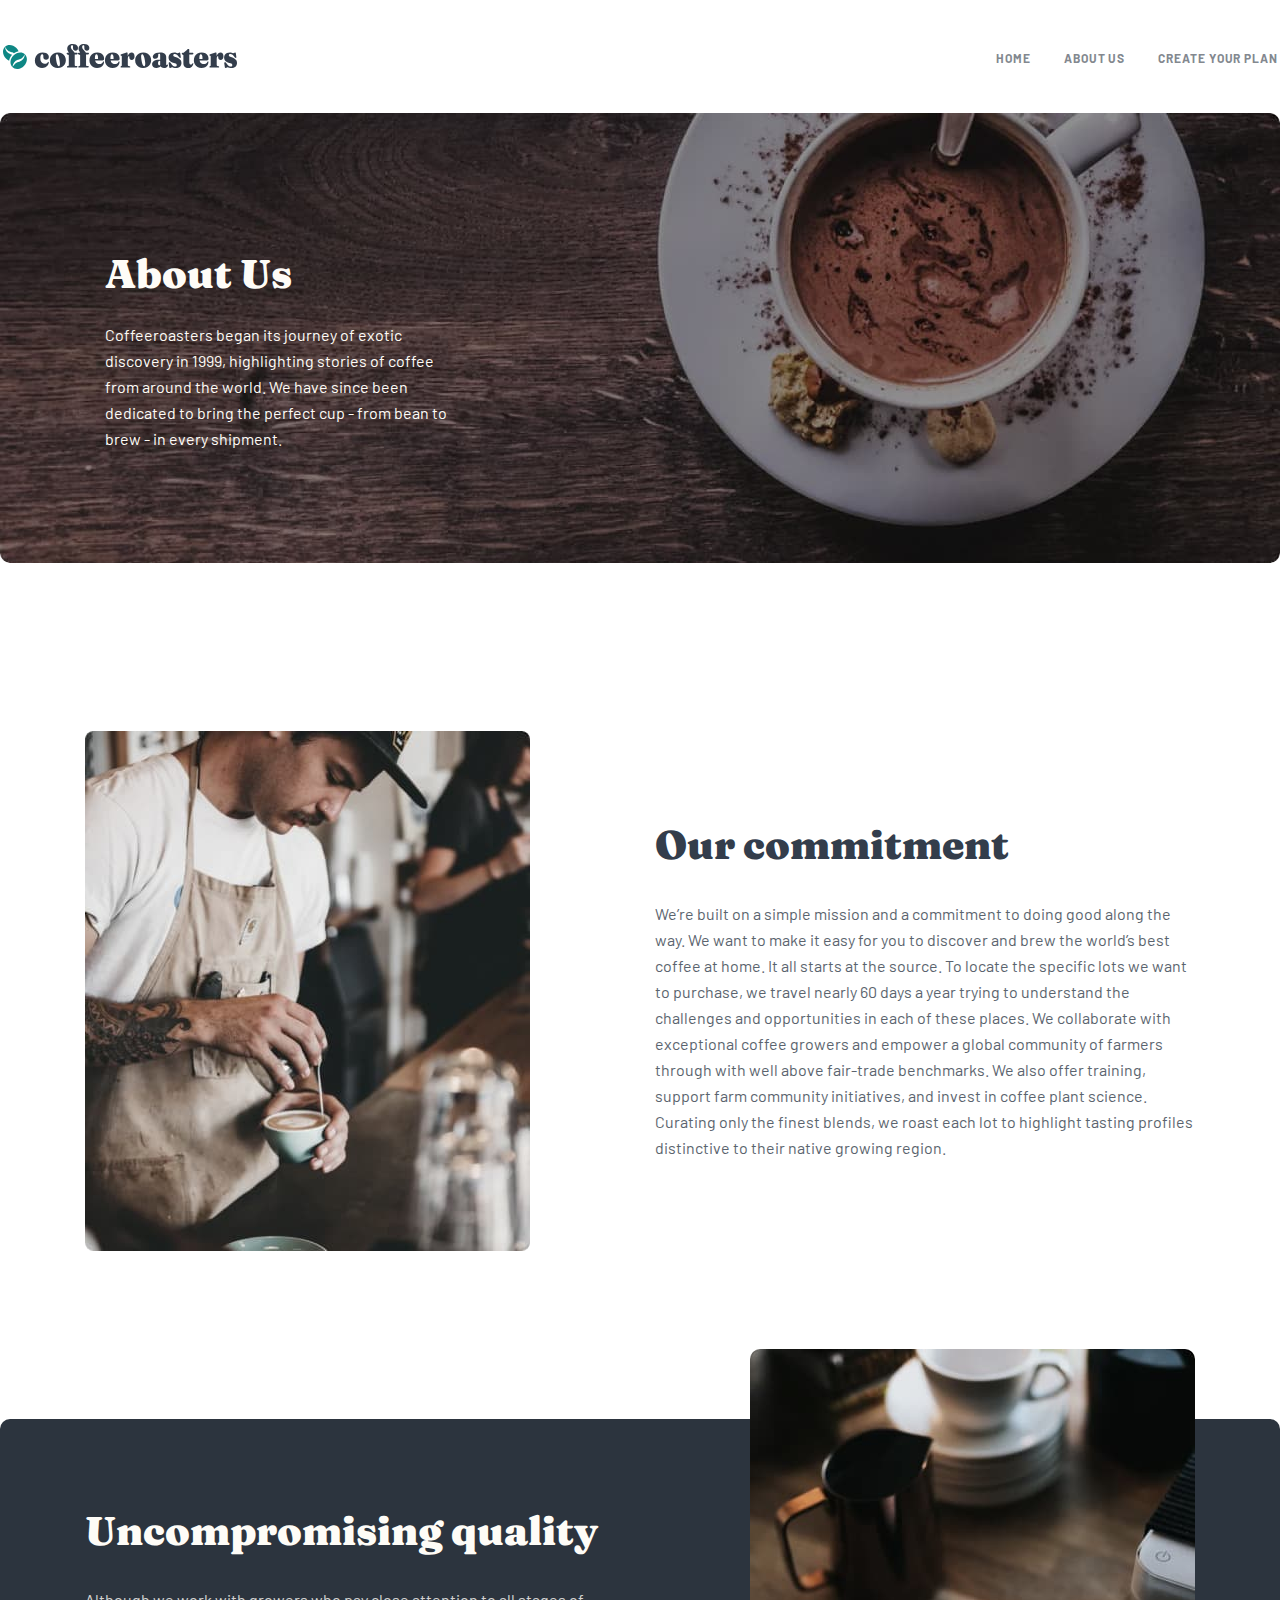
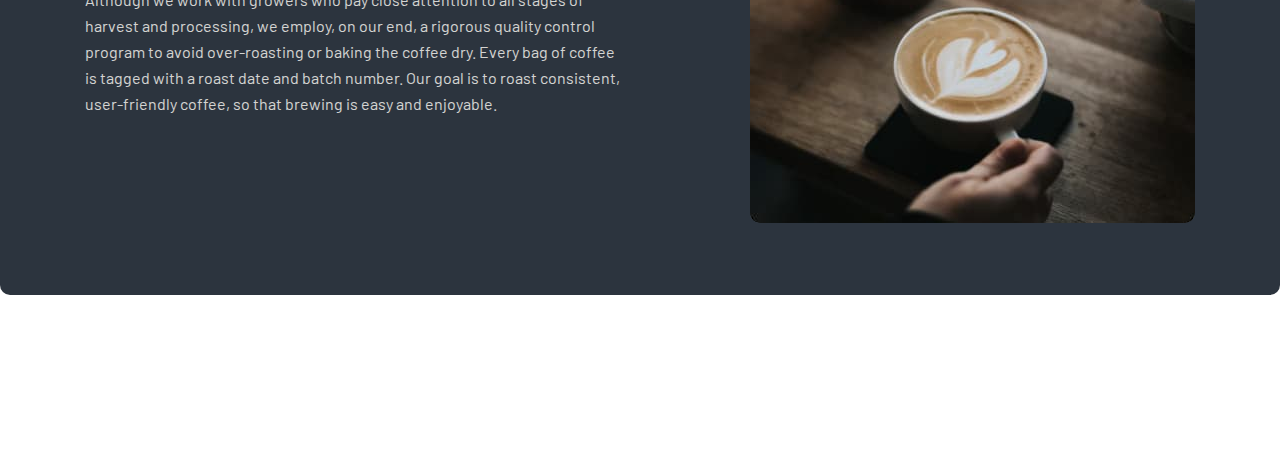
==== about.html @ f91f175c "add about" ====
<!DOCTYPE html>
<html lang="en">
  <head>
    <meta charset="UTF-8" />
    <meta http-equiv="X-UA-Compatible" content="IE=edge" />
    <meta name="viewport" content="width=device-width, initial-scale=1.0" />
    <title>Coffeeroasters</title>

    <link rel="stylesheet" href="css/normalize.css" />
    <link rel="stylesheet" href="css/main.css" />
  </head>
  <body>
    <!-- HEADER -->
    <header class="header">
      <div class="container header__container">
        <a class="logo" href="index.html">
          <img
            class="logo__img"
            src="img/header-logo.svg"
            alt="Site logo"
            width="236"
            height="26"
          />
        </a>

        <nav class="nav">
          <ul class="nav__list">
            <li class="nav__item">
              <a class="nav__link" href="index.html">home</a>
            </li>
            <li class="nav__item">
              <a class="nav__link" href="#">ABOUT US</a>
            </li>
            <li class="nav__item">
              <a class="nav__link" href="#">Create your plan</a>
            </li>
          </ul>
        </nav>
      </div>
    </header>

    <main>
      <!-- ABOUT INTRO -->
      <section class="about-intro">
        <div class="container about-intro__container">
          <div class="about-intro__content">
            <h2 class="about-intro__title">About Us</h2>
            <p class="about-intro__text">
              Coffeeroasters began its journey of exotic discovery in 1999,
              highlighting stories of coffee from around the world. We have
              since been dedicated to bring the perfect cup - from bean to brew
              - in every shipment.
            </p>
          </div>
        </div>
      </section>

      <!-- ABOUT OUR -->
      <section class="about-our">
        <div class="container about-out__container">
          <img
            class="about-our__img"
            src="img/about-our.jpg"
            srcset="img/about-our.jpg 1x, img/about-our@2x.jpg 2x"
            alt="our ilustration"
            width="445"
            height="520"
          />

          <div class="about-out__content">
            <h2 class="about-out__title">Our commitment</h2>
            <p class="about-out__text">
              We’re built on a simple mission and a commitment to doing good
              along the way. We want to make it easy for you to discover and
              brew the world’s best coffee at home. It all starts at the source.
              To locate the specific lots we want to purchase, we travel nearly
              60 days a year trying to understand the challenges and
              opportunities in each of these places. We collaborate with
              exceptional coffee growers and empower a global community of
              farmers through with well above fair-trade benchmarks. We also
              offer training, support farm community initiatives, and invest in
              coffee plant science. Curating only the finest blends, we roast
              each lot to highlight tasting profiles distinctive to their native
              growing region.
            </p>
          </div>
        </div>
      </section>

      <!-- ABOUT QUALITY -->
      <section class="quality">
        <div class="container quality__container">
          <div class="quality__wrapper"></div>
          <div class="quality__content">
            <h2 class="quality__title">Uncompromising quality</h2>
            <p class="quality__text">
              Although we work with growers who pay close attention to all
              stages of harvest and processing, we employ, on our end, a
              rigorous quality control program to avoid over-roasting or baking
              the coffee dry. Every bag of coffee is tagged with a roast date
              and batch number. Our goal is to roast consistent, user-friendly
              coffee, so that brewing is easy and enjoyable.
            </p>
          </div>
        </div>
      </section>
    </main>
  </body>
</html>
---- css/main.css ----
@font-face {
  font-family: "Fraunces";
  src: url("../fonts/Fraunces-Black.woff2") format("woff2"),
    url("../fonts/Fraunces-Black.woff") format("woff");
  font-style: normal;
  font-display: swap;
  font-weight: 900;
}

@font-face {
  font-family: "Barlow";
  font-style: normal;
  font-display: swap;
  font-weight: 400;
  src: local(""), url("../fonts/barlow-v11-latin-regular.woff2") format("woff2"),
    url("../fonts/barlow-v11-latin-regular.woff") format("woff");
}

@font-face {
  font-family: "Barlow";
  font-style: normal;
  font-display: swap;
  font-weight: 700;
  src: local(""), url("../fonts/barlow-v11-latin-700.woff2") format("woff2"),
    url("../fonts/barlow-v11-latin-700.woff") format("woff");
}

html {
  box-sizing: border-box;
}

*,
*::before,
*::after {
  margin: 0;
  padding: 0;
  box-sizing: inherit;
}

img {
  display: block;
  max-width: 100%;
  height: auto;
}

body {
  font-family: "Fraunces", "Barlow", sans-serif;
  line-height: 1.5;
  font-size: 18px;
  color: #333;
}

a {
  display: inline-block;
  text-decoration: none;
}

ul,
ol {
  list-style: none;
}

.container {
  max-width: 1320px;
  padding: 0 20px;
  margin: 0 auto;
}

.create-link {
  padding: 15px 31px 16px 31px;
  font-family: "Fraunces";
  background-color: #0e8784;
  border-radius: 6px;
  font-style: normal;
  font-weight: 900;
  font-size: 18px;
  line-height: 25px;
  text-align: center;
  color: #fefcf7;
  transition: 0.3s ease;
}

.create-link:hover {
  opacity: 0.7;
}

.create-link:active {
  background-color: #66d2cf;
}

/* INDEX PAGE */

/* HEADER */
.header {
  padding-top: 43px;
  padding-bottom: 43px;
}

.header__container {
  display: flex;
  justify-content: space-between;
  align-items: center;
  padding: 0;
  padding: 0 2px;
}

.logo {
  transition: 0.3s ease;
}

.logo:hover {
  opacity: 0.7;
}

.logo:active {
  opacity: 0.4;
}

.nav__list {
  display: flex;
}

.nav__item {
  margin-left: 33px;
}

.nav__item:first-child {
  margin-left: 0;
}

.nav__link {
  font-family: "Barlow";
  font-style: normal;
  font-weight: 700;
  font-size: 12px;
  line-height: 15px;
  letter-spacing: 0.923077px;
  text-transform: uppercase;
  color: #83888f;
  transition: 0.2s ease;
}

.nav__link:hover {
  color: #fdd6ba;
}

.nav__link:active {
  color: #333d4b;
}

/* INTRO */

.intro {
  margin-bottom: 136px;
}

.intro__container {
  background-image: url(../img/intro.jpg);
  background-repeat: no-repeat;
  background-size: cover;
  height: 600px;
  box-shadow: 0px 4px 4px rgba(0, 0, 0, 0.25);
  border-radius: 10px;
}

.intro__content {
  max-width: 576px;
  padding-top: 117px;
  padding-left: 65px;
}

.intro__title {
  max-width: 493px;
  margin-bottom: 32px;
  font-family: "Fraunces";
  font-style: normal;
  font-weight: 900;
  font-size: 72px;
  line-height: 72px;
  color: #fefcf7;
}

.intro__description {
  max-width: 440px;
  font-family: "Barlow";
  font-style: normal;
  font-weight: 400;
  font-size: 16px;
  line-height: 26px;
  color: #fefcf7;
  mix-blend-mode: normal;
  opacity: 0.8;
  margin-bottom: 56px;
}

/* OUR */

.our {
  margin-bottom: 200px;
}

.our__container {
  position: relative;
  text-align: center;
}

.our__title {
  font-family: "Fraunces";
  margin: 0;
  font-style: normal;
  font-weight: 900;
  font-size: 150px;
  line-height: 72px;
  text-align: center;
  color: #83888f;
}

.our__title::before {
  content: "";
  position: absolute;
  width: 1111px;
  height: 196px;
  top: -100px;
  background: linear-gradient(
    180deg,
    rgba(254, 252, 247, 0.0001) 0%,
    #fefcf7 100%
  );
}

.our__list {
  display: flex;
  justify-content: center;
  align-items: center;
  margin-top: -20px;
}

.our__item {
  max-width: 256px;
  margin-right: 30px;
  z-index: 1;
}

.our__item:last-child {
  margin-right: 0;
}

.our__item-img {
  margin-bottom: 71px;
}

.our__item-img4 {
  margin-top: 21px;
  margin-bottom: 71px;
  margin-left: auto;
  margin-right: auto;
}

.our__item-title {
  font-family: "Fraunces";
  margin-bottom: 24px;
  font-style: normal;
  font-weight: 900;
  font-size: 24px;
  line-height: 32px;
  text-align: center;
  color: #333d4b;
}

.our__item-text {
  font-family: "Barlow";
  font-style: normal;
  font-weight: 400;
  font-size: 16px;
  line-height: 26px;
  text-align: center;
  color: #333d4b;
}

/* CHOOSE */

.choose {
  margin-bottom: 440px;
}
.choose__container {
  background-image: url(../img/choose-bg.svg);
  background-repeat: no-repeat;
  background-size: cover;
  height: 577px;
}
.choose__title {
  font-family: "Fraunces";
  padding-top: 100px;
  font-style: normal;
  font-weight: 900;
  font-size: 40px;
  line-height: 48px;
  text-align: center;
  color: #fefcf7;
  margin-bottom: 32px;
}
.choose__description {
  font-family: "Barlow";
  max-width: 540px;
  margin-bottom: 86px;
  margin-left: auto;
  margin-right: auto;
  font-style: normal;
  font-weight: 400;
  font-size: 16px;
  line-height: 26px;
  text-align: center;
  color: #fefcf7;
  mix-blend-mode: normal;
  opacity: 0.8;
}
.choose__list {
  display: flex;
  justify-content: center;
}
.choose__item {
  max-width: 350px;
  background-color: #0e8784;
  border-radius: 8px;
  margin-right: 30px;
  padding: 72px 48px 48px 47px;
}

.choose__item:last-child {
  margin-right: 0;
  padding: 83px 48px 48px 47px;
}

.choose__item-img {
  margin-bottom: 56px;
  margin-left: auto;
  margin-right: auto;
  transition: 0.3s ease;
}
.choose__item-img-3 {
  margin-bottom: 67px;
  margin-left: auto;
  margin-right: auto;
  transition: 0.3s ease;
}

.choose__item-img:hover {
  opacity: 0.7;
}
.choose__item-img:active {
  opacity: 0.4;
}

.choose__item-img-3:hover {
  opacity: 0.7;
}
.choose__item-img-3:active {
  opacity: 0.4;
}

.choose__item-title {
  font-family: "Fraunces";
  font-style: normal;
  font-weight: 900;
  font-size: 24px;
  line-height: 32px;
  text-align: center;
  color: #fefcf7;
  margin-bottom: 24px;
}

.choose__item-text {
  min-width: 255px;
  font-family: "Barlow";
  font-style: normal;
  font-weight: 400;
  font-size: 16px;
  line-height: 26px;
  text-align: center;
  color: #fefcf7;
}

/* WORKS */

.works {
  margin-bottom: 200px;
}
.works__container {
  background-image: url(../img/works-img.svg);
  background-repeat: no-repeat;
  background-position: left 105px top 110px;
  padding-left: 105px;
}
.works__title {
  font-family: "Fraunces";
  font-style: normal;
  font-weight: 900;
  font-size: 24px;
  line-height: 32px;
  color: #83888f;
  margin-bottom: 178px;
}
.works__list {
  display: flex;
}
.works__item {
  max-width: 285px;
  margin-right: 95px;
}

.works__item:last-child {
  margin-right: 0;
}

.works__item-number {
  margin-bottom: 38px;
  font-family: "Fraunces";
  font-style: normal;
  font-weight: 900;
  font-size: 72px;
  line-height: 72px;
  color: #fdd6ba;
}
.works__item-title {
  max-width: 255px;
  margin-bottom: 42px;
  font-family: "Fraunces";
  font-style: normal;
  font-weight: 900;
  font-size: 32px;
  line-height: 36px;
  color: #333d4b;
}
.works__item-text {
  margin-bottom: 64px;
  font-family: "Barlow";
  font-style: normal;
  font-weight: 400;
  font-size: 16px;
  line-height: 26px;
  color: #333d4b;
}

/* FOOTER */

.footer__container {
  background-color: #2c343e;
  padding-top: 47px;
  padding-bottom: 47px;
  display: flex;
}

.footer__logo {
  margin-left: 85px;
  margin-right: 102px;
}

.socials {
  margin-left: 369px;
  display: flex;
}
.socials__item {
  margin-left: 24px;
}
.socials__item:first-child {
  margin-left: 0;
}
.socials__item-link {
  transition: 0.3s ease;
}

.socials__item-link:hover {
  opacity: 0.7;
}

.socials__item-link:active {
  opacity: 0.4;
}

/* ABOUT PAGE */

/* ABOUT INTRO */

.about-intro {
  margin-bottom: 168px;
}
.about-intro__container {
  background-image: url(../img/about-intro.jpg);
  background-repeat: no-repeat;
  background-size: cover;
  border-radius: 10px;
  height: 450px;
}
.about-intro__content {
  max-width: 445px;
  padding-top: 137px;
  padding-left: 85px;
}
.about-intro__title {
  margin-bottom: 24px;
  font-family: "Fraunces";
  font-style: normal;
  font-weight: 900;
  font-size: 40px;
  line-height: 48px;
  color: #fefcf7;
}
.about-intro__text {
  font-family: "Barlow";
  font-style: normal;
  font-weight: 400;
  font-size: 16px;
  line-height: 26px;
  color: #fefcf7;
}

/* ABOUT OUR */

.about-our {
  margin-bottom: 168px;
}

.about-out__container {
  display: flex;
  justify-content: center;
  align-items: center;
}

.about-our__img {
  border-radius: 8px;
  margin-right: 125px;
}

.about-out__content {
  max-width: 540px;
}
.about-out__title {
  margin-bottom: 32px;
  font-family: "Fraunces";
  font-style: normal;
  font-weight: 900;
  font-size: 40px;
  line-height: 48px;
  color: #333d4b;
}
.about-out__text {
  font-family: "Barlow";
  font-style: normal;
  font-weight: 400;
  font-size: 16px;
  line-height: 26px;
  color: #333d4b;
  mix-blend-mode: normal;
  opacity: 0.8;
}

/* QUALITY */

.quality {
  margin-bottom: 168px;
}

.quality__container {
  background-color: #2c343e;
  border-radius: 10px;
  position: relative;
}

.quality__content {
  max-width: 605px;
  margin: 0;
  padding-top: 88px;
  padding-bottom: 178px;
  padding-left: 65px;
}

.quality__content::after {
  content: "";
  position: absolute;
  display: block;
  width: 445px;
  height: 474px;
  background-image: url(../img/about-quality.jpg);
  top: -70px;
  right: 85px;
  border-radius: 10px;
}

.quality__title {
  font-family: "Fraunces";
  margin-bottom: 32px;
  font-style: normal;
  font-weight: 900;
  font-size: 40px;
  line-height: 48px;
  color: #fefcf7;
}
.quality__text {
  font-family: "Barlow";
  font-style: normal;
  font-weight: 400;
  font-size: 16px;
  line-height: 26px;
  color: #fefcf7;
  mix-blend-mode: normal;
  opacity: 0.8;
}
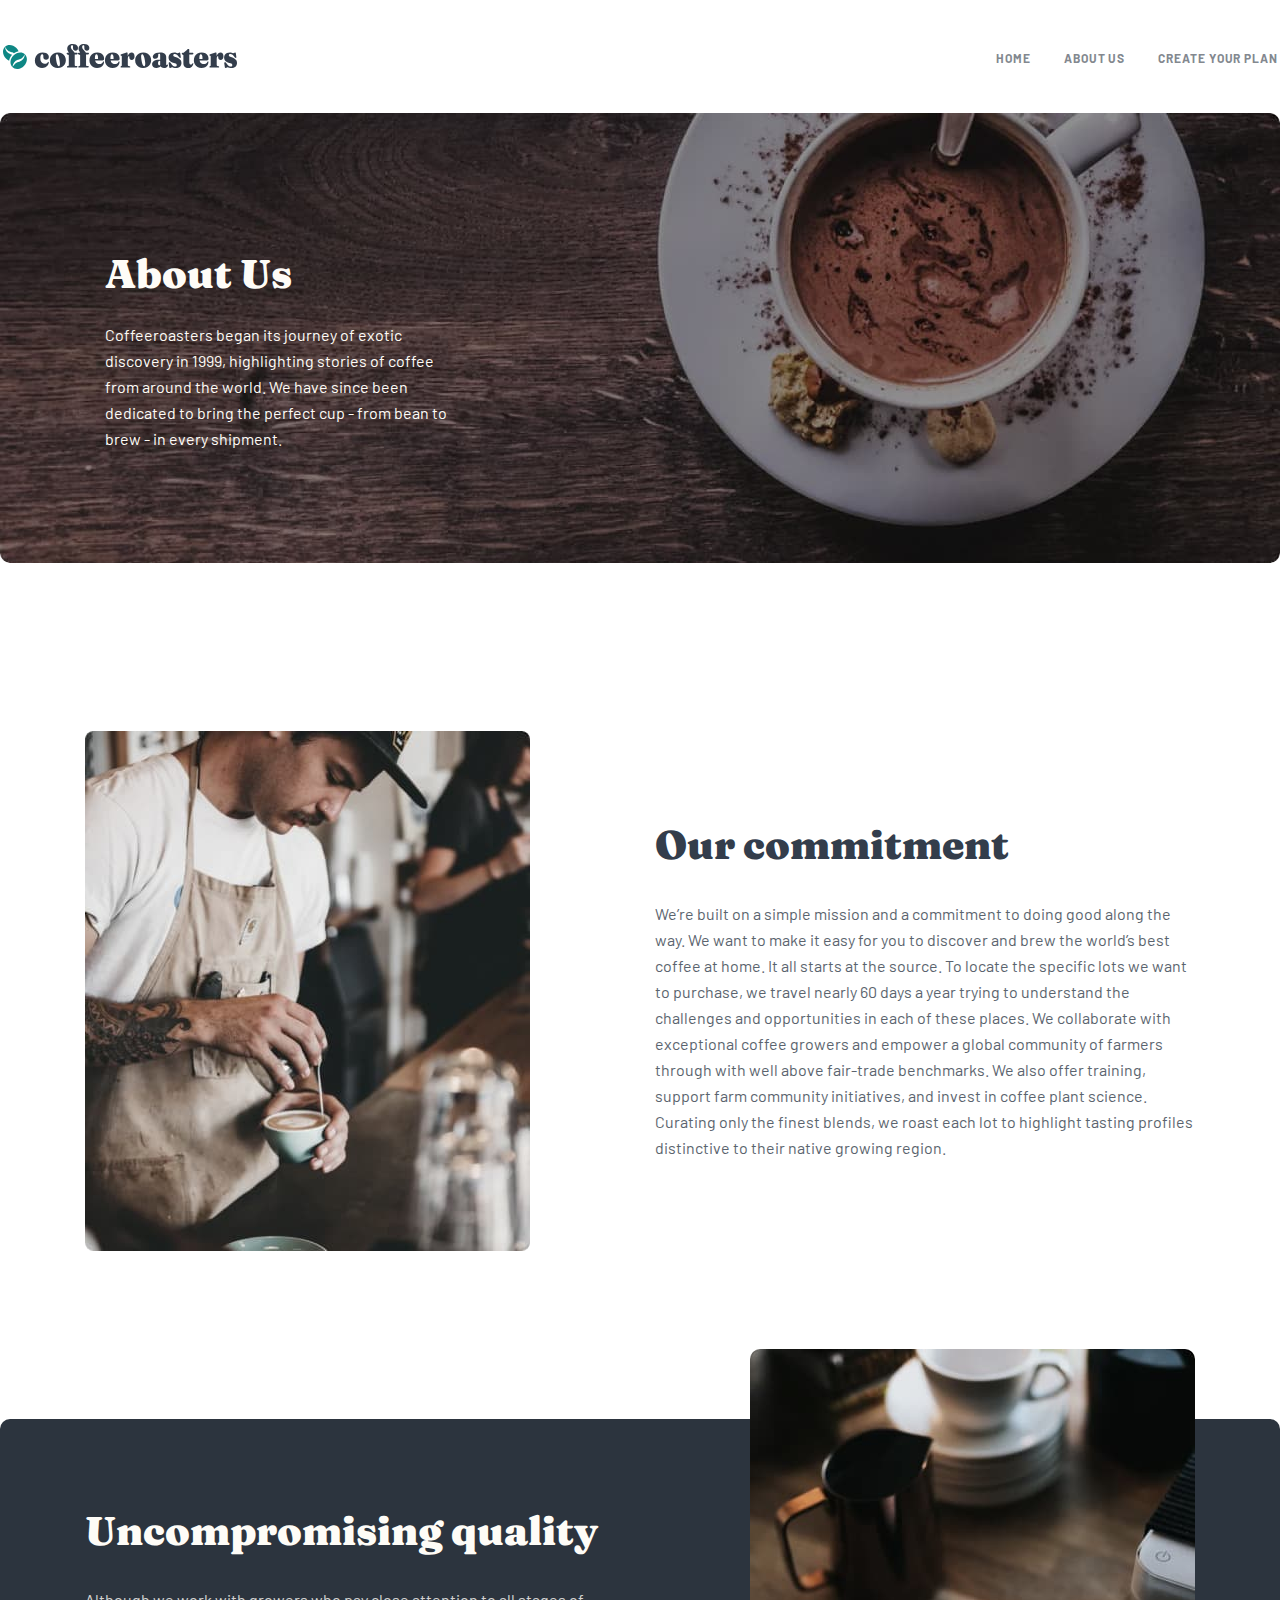
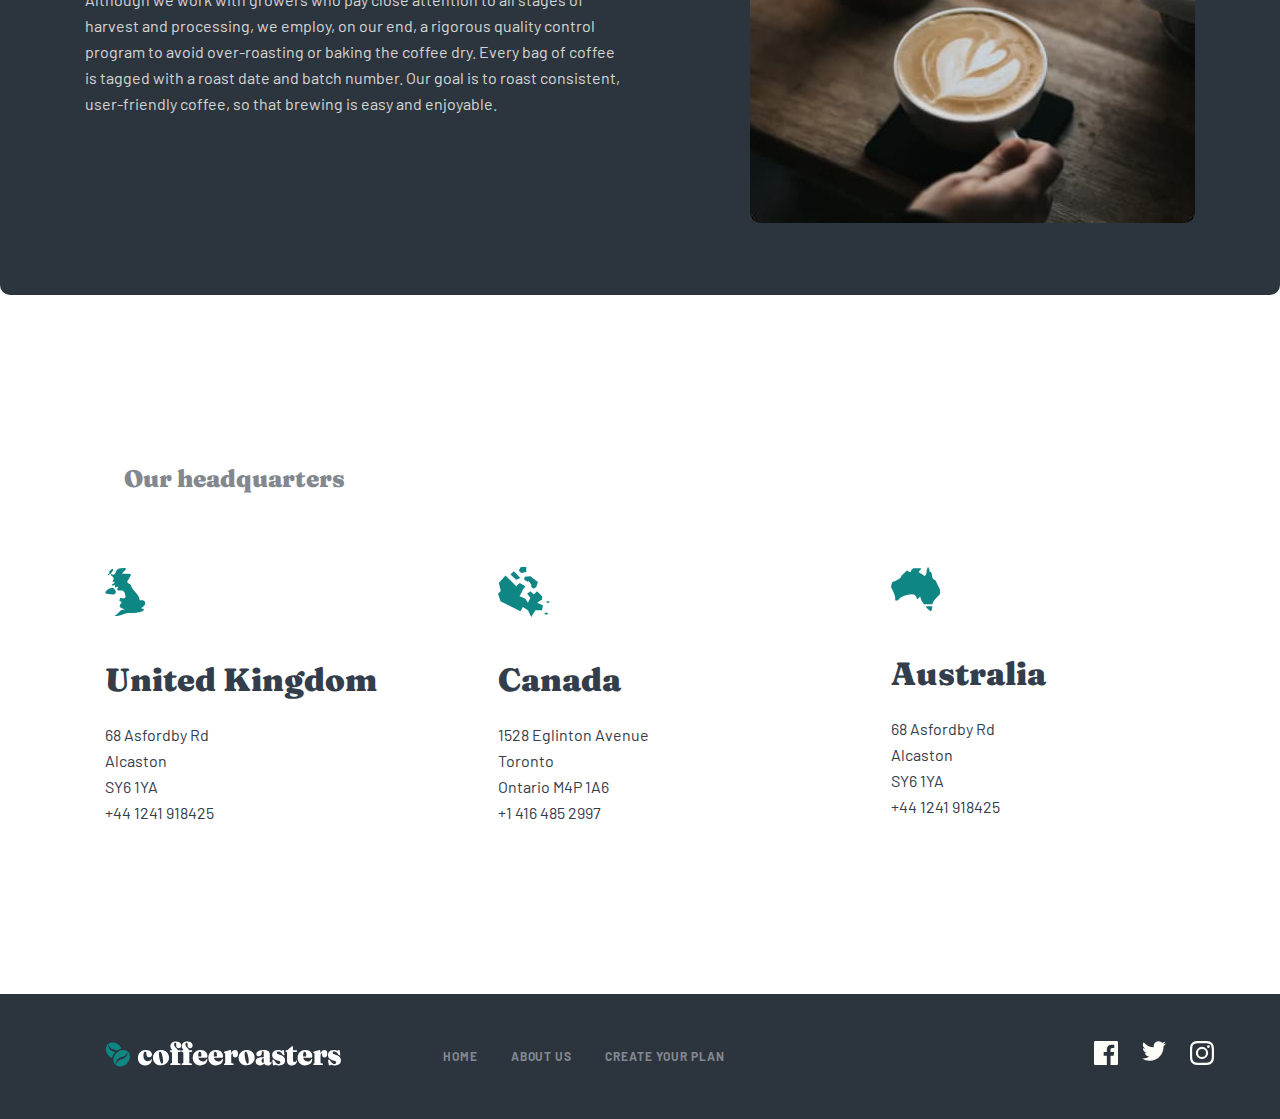
==== commit cda61dce: "about end" ====
--- a/about.html
+++ b/about.html
@@ -29,7 +29,7 @@
               <a class="nav__link" href="index.html">home</a>
             </li>
             <li class="nav__item">
-              <a class="nav__link" href="#">ABOUT US</a>
+              <a class="nav__link" href="about.html">ABOUT US</a>
             </li>
             <li class="nav__item">
               <a class="nav__link" href="#">Create your plan</a>
@@ -104,6 +104,131 @@
           </div>
         </div>
       </section>
+
+      <!-- ABOUT HEADQUARTERS -->
+      <section class="headquarters">
+        <div class="container headquarters__container">
+          <h2 class="headquarters__title">Our headquarters</h2>
+
+          <ul class="headquarters__list">
+            <li class="headquarters__item">
+              <img
+                class="headquarters__item-img"
+                src="img/headquarters-1.svg"
+                alt="UK"
+                width="41"
+                height="49"
+              />
+
+              <h3 class="headquarters__item-title">United Kingdom</h3>
+              <p class="headquarters__item-text">68 Asfordby Rd</p>
+              <p class="headquarters__item-text">Alcaston</p>
+              <p class="headquarters__item-text">SY6 1YA</p>
+              <p class="headquarters__item-text">+44 1241 918425</p>
+            </li>
+
+            <li class="headquarters__item">
+              <img
+                class="headquarters__item-img"
+                src="img/headquarters-2.svg"
+                alt="Canada"
+                width="52"
+                height="50"
+              />
+
+              <h3 class="headquarters__item-title">Canada</h3>
+              <p class="headquarters__item-text">1528 Eglinton Avenue</p>
+              <p class="headquarters__item-text">Toronto</p>
+              <p class="headquarters__item-text">Ontario M4P 1A6</p>
+              <p class="headquarters__item-text">+1 416 485 2997</p>
+            </li>
+
+            <li class="headquarters__item">
+              <img
+                class="headquarters__item-img"
+                src="img/headquarters-3.svg"
+                alt="Australia"
+                width="49"
+                height="44"
+              />
+
+              <h3 class="headquarters__item-title">Australia</h3>
+              <p class="headquarters__item-text">68 Asfordby Rd</p>
+              <p class="headquarters__item-text">Alcaston</p>
+              <p class="headquarters__item-text">SY6 1YA</p>
+              <p class="headquarters__item-text">+44 1241 918425</p>
+            </li>
+          </ul>
+        </div>
+      </section>
     </main>
+
+    <!-- FOOTER -->
+    <footer class="footer">
+      <div class="container footer__container">
+        <a class="logo footer__logo" href="index.html">
+          <img
+            class="logo__img"
+            src="img/footer-logo.svg"
+            alt="Site logo"
+            width="236"
+            height="26"
+          />
+        </a>
+
+        <nav class="nav">
+          <ul class="nav__list">
+            <li class="nav__item">
+              <a class="nav__link" href="index.html">HOME</a>
+            </li>
+            <li class="nav__item">
+              <a class="nav__link" href="about.html">ABOUT US</a>
+            </li>
+            <li class="nav__item">
+              <a class="nav__link" href="#">Create your plan</a>
+            </li>
+          </ul>
+        </nav>
+
+        <ul class="socials">
+          <li class="socials__item">
+            <a class="socials__item-link" href="https://facebook.com">
+              <img
+                class="socials__item-img"
+                src="img/facebook.svg"
+                alt="facebook"
+                width="24"
+                height="24"
+              />
+            </a>
+          </li>
+          <li class="socials__item">
+            <a class="socials__item-link" href="https://twitter.com">
+              <img
+                class="socials__item-img"
+                src="img/twitter.svg"
+                alt="twitter"
+                width="24"
+                height="19"
+              />
+            </a>
+          </li>
+          <li class="socials__item">
+            <a
+              class="socials__item-link"
+              href="https://instagram.com/m1rob1dov"
+            >
+              <img
+                class="socials__item-img"
+                src="img/instagram.svg"
+                alt="instagram"
+                width="24"
+                height="24"
+              />
+            </a>
+          </li>
+        </ul>
+      </div>
+    </footer>
   </body>
 </html>
--- a/css/main.css
+++ b/css/main.css
@@ -605,3 +605,60 @@
   mix-blend-mode: normal;
   opacity: 0.8;
 }
+
+/* ABOUT HEADQUARTERS */
+
+.headquarters {
+  margin-bottom: 168px;
+}
+
+.headquarters__title {
+  font-family: "Fraunces";
+  font-style: normal;
+  font-weight: 900;
+  font-size: 24px;
+  line-height: 32px;
+  color: #83888f;
+  margin-bottom: 72px;
+  margin-left: 104px;
+}
+.headquarters__list {
+  display: flex;
+  justify-content: center;
+}
+
+.headquarters__item {
+  width: 285px;
+  margin-right: 108px;
+}
+
+.headquarters__item:last-child {
+  margin-right: 0;
+}
+
+.headquarters__item-img {
+  margin-right: auto;
+  margin-bottom: 45px;
+}
+
+.headquarters__item-img:last-child {
+  margin-bottom: 48px;
+}
+
+.headquarters__item-title {
+  font-family: "Fraunces";
+  font-style: normal;
+  font-weight: 900;
+  font-size: 32px;
+  line-height: 36px;
+  color: #333d4b;
+  margin-bottom: 24px;
+}
+.headquarters__item-text {
+  font-family: "Barlow";
+  font-style: normal;
+  font-weight: 400;
+  font-size: 16px;
+  line-height: 26px;
+  color: #333d4b;
+}
